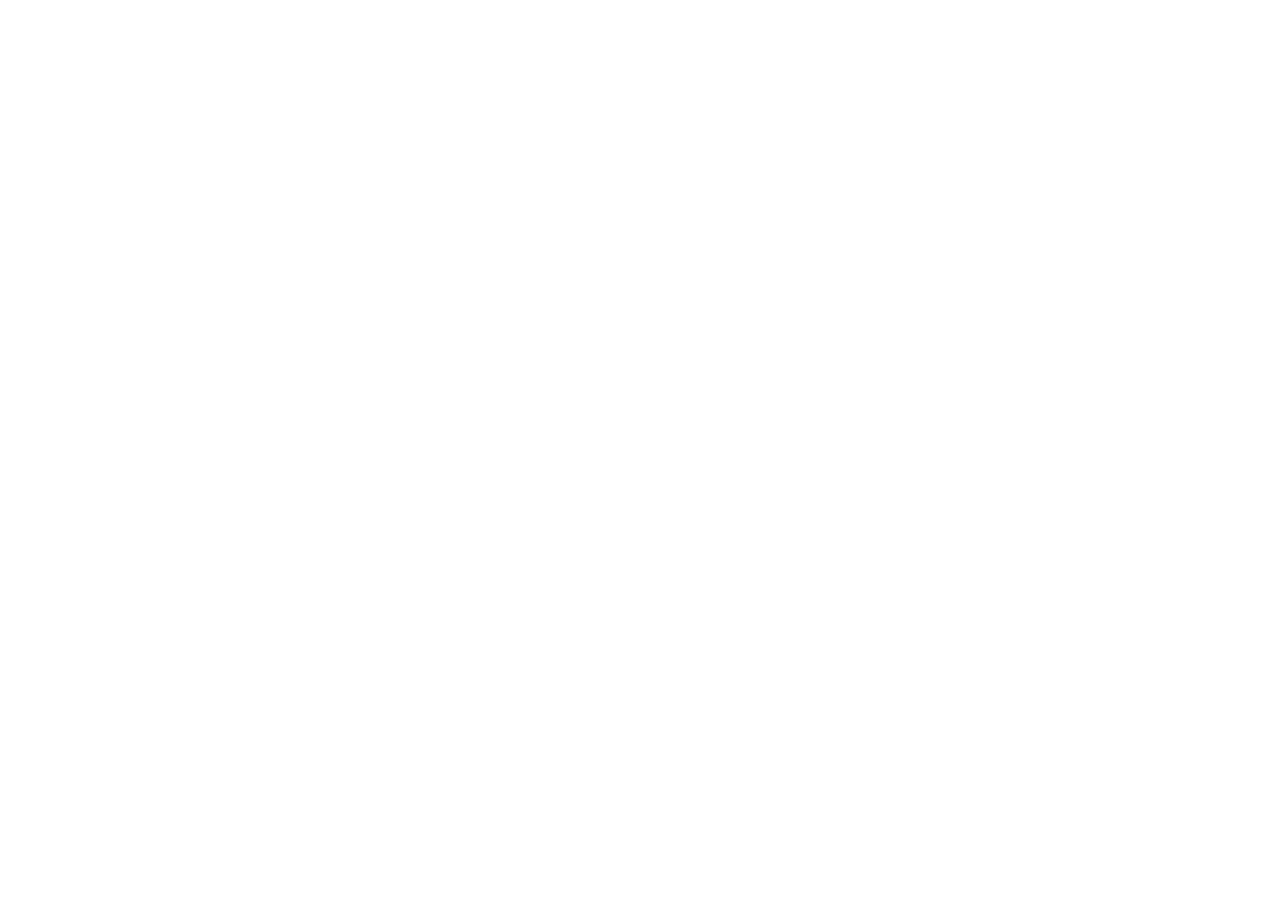
==== card-component/index.html @ 6b777ed1 "basic card component setup" ====
<!DOCTYPE html>
<html lang="en">
  <head>
    <meta charset="UTF-8" />
    <meta http-equiv="X-UA-Compatible" content="IE=edge" />
    <meta name="viewport" content="width=device-width, initial-scale=1.0" />
    <!-- stylesheet -->
    <link rel="stylesheet" href="./index.css" />
    <title>Basic Card Component</title>
  </head>
  <body></body>
</html>
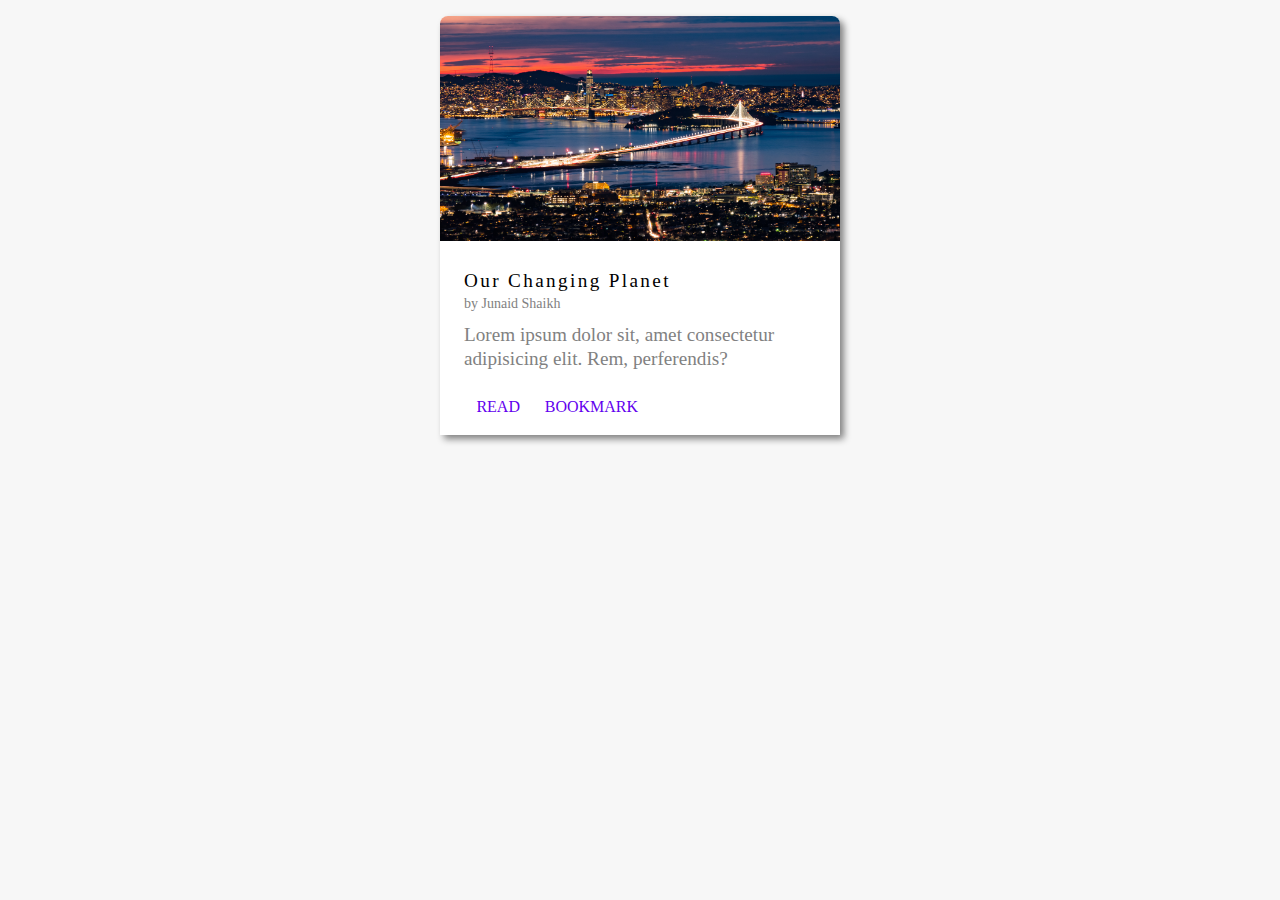
==== commit 17b7463e: "finished basic card-component" ====
--- a/card-component/index.html
+++ b/card-component/index.html
@@ -4,9 +4,59 @@
     <meta charset="UTF-8" />
     <meta http-equiv="X-UA-Compatible" content="IE=edge" />
     <meta name="viewport" content="width=device-width, initial-scale=1.0" />
+    <!-- fontawesome -->
+    <link
+      rel="stylesheet"
+      href="https://use.fontawesome.com/releases/v5.15.4/css/all.css"
+      integrity="sha384-DyZ88mC6Up2uqS4h/KRgHuoeGwBcD4Ng9SiP4dIRy0EXTlnuz47vAwmeGwVChigm"
+      crossorigin="anonymous"
+    />
+
     <!-- stylesheet -->
     <link rel="stylesheet" href="./index.css" />
-    <title>Basic Card Component</title>
+    <title>Card Component</title>
   </head>
-  <body></body>
+  <body>
+    <div class="main-wrapper">
+      <main>
+        <!-- BASIC CARD -->
+        <div class="card">
+          <div class="card--header">
+            <img src="../assets/cityscape.jpg" alt="cityscape image" />
+          </div>
+
+          <div class="card--content">
+            <div class="card--body">
+              <h2 class="title">Our Changing Planet</h2>
+              <p class="author">by Junaid Shaikh</p>
+              <p class="card-info">
+                Lorem ipsum dolor sit, amet consectetur adipisicing elit. Rem,
+                perferendis?
+              </p>
+            </div>
+
+            <div class="card--actions">
+              <a href="#" class="action-link">READ</a>
+              <a href="#" class="action-link">BOOKMARK</a>
+
+              <button type="button" class="action-icon" title="Add to Favorite">
+                <i class="far fa-heart" aria-hidden="true"></i>
+                <span class="visually-hidden">Add to Favorite</span>
+              </button>
+
+              <button type="button" class="action-icon" title="Share">
+                <i class="fas fa-share-alt" aria-hidden="true"></i>
+                <span class="visually-hidden">Share</span>
+              </button>
+
+              <button type="button" class="action-icon" title="More Options">
+                <i class="fas fa-ellipsis-v" aria-hidden="true"></i>
+                <span class="visually-hidden">More Options</span>
+              </button>
+            </div>
+          </div>
+        </div>
+      </main>
+    </div>
+  </body>
 </html>
--- a/card-component/index.css
+++ b/card-component/index.css
@@ -0,0 +1,132 @@
+/* CSS RESET */
+
+html {
+  box-sizing: border-box;
+}
+
+* {
+  box-sizing: inherit;
+  margin: 0;
+  padding: 0;
+}
+
+/* VARIABLES */
+:root {
+  --gray: #818181;
+  --light-gray-background: #adacac31;
+  --blue: #6200ee;
+  --ligh-blue-background: #81d6eb36;
+}
+
+/* GENERAL STYLES */
+
+body {
+  background-color: #f7f7f7;
+}
+
+img {
+  max-width: 100%;
+  height: auto;
+}
+
+a {
+  text-decoration: none;
+}
+
+button {
+  background-color: transparent;
+  border: none;
+  cursor: pointer;
+  outline: none;
+}
+
+/* UTILITY */
+.visually-hidden {
+  position: absolute;
+  left: 0;
+  top: -500px;
+  width: 1px;
+  height: 1px;
+  overflow: hidden;
+}
+
+/* CARD */
+.card {
+  background-color: white;
+  box-shadow: 4px 4px 7px gray;
+  margin: 1rem auto;
+  max-width: 400px;
+}
+
+.card,
+.card--header img {
+  border-top-left-radius: 8px;
+  border-top-right-radius: 8px;
+}
+
+.card--content {
+  margin: 1rem;
+  padding: 0.5rem;
+  line-height: 1.5rem;
+}
+
+.card--body {
+  margin-bottom: 1rem;
+}
+
+.title {
+  font-size: 1.2rem;
+  font-weight: 500;
+  letter-spacing: 0.123em;
+}
+
+.author {
+  color: var(--gray);
+  font-size: 0.875rem;
+  line-height: 1.375rem;
+}
+
+.card-info {
+  color: var(--gray);
+  font-size: 1.2rem;
+  margin: 0.5rem 0;
+}
+
+.card--actions {
+  display: flex;
+  justify-content: space-around;
+  align-items: center;
+  margin-top: 1rem;
+}
+
+.action-link {
+  color: var(--blue);
+  padding: 0.3rem;
+}
+
+.action-link:hover {
+  background-color: var(--ligh-blue-background);
+  border-radius: 6px;
+}
+
+.action-icon {
+  display: flex;
+  justify-content: center;
+  align-items: center;
+  padding: 0.5rem;
+  width: 40px;
+  height: 40px;
+  border-radius: 50%;
+  color: var(--gray);
+  text-align: center;
+}
+
+.action-icon i {
+  font-size: 20px;
+  color: inherit;
+}
+
+.action-icon:hover {
+  background-color: var(--light-gray-background);
+  color: black;
+}
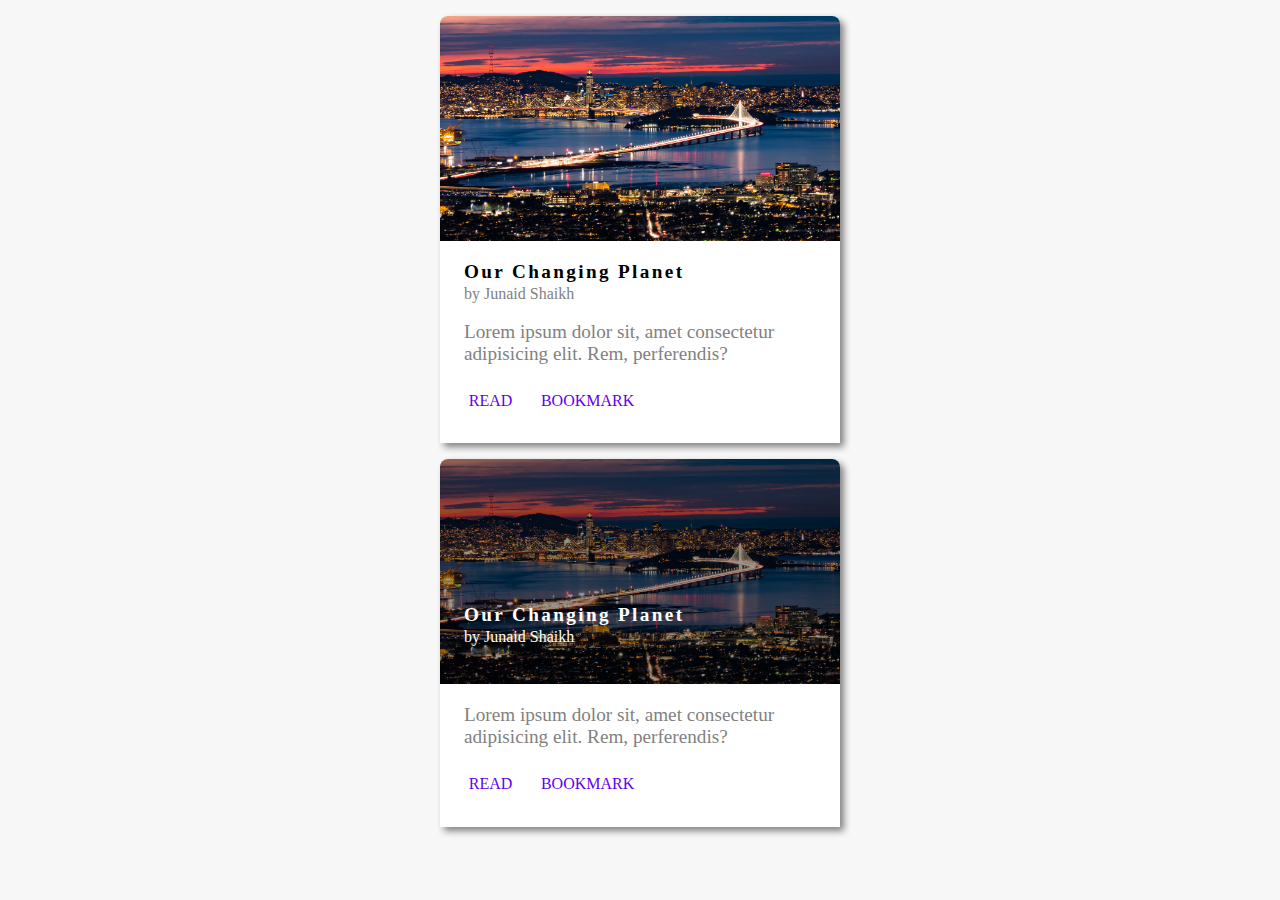
==== commit 5035d52a: "updat html to fit all the cards patterns" ====
--- a/card-component/index.html
+++ b/card-component/index.html
@@ -21,39 +21,83 @@
       <main>
         <!-- BASIC CARD -->
         <div class="card">
-          <div class="card--header">
+          <div class="card--info">
             <img src="../assets/cityscape.jpg" alt="cityscape image" />
-          </div>
 
-          <div class="card--content">
-            <div class="card--body">
+            <div class="card--header">
               <h2 class="title">Our Changing Planet</h2>
               <p class="author">by Junaid Shaikh</p>
-              <p class="card-info">
+            </div>
+
+            <div class="card--about">
+              <p>
                 Lorem ipsum dolor sit, amet consectetur adipisicing elit. Rem,
                 perferendis?
               </p>
             </div>
+          </div>
 
-            <div class="card--actions">
-              <a href="#" class="action-link">READ</a>
-              <a href="#" class="action-link">BOOKMARK</a>
+          <div class="card--actions">
+            <a href="#" class="action-link">READ</a>
+            <a href="#" class="action-link">BOOKMARK</a>
 
-              <button type="button" class="action-icon" title="Add to Favorite">
-                <i class="far fa-heart" aria-hidden="true"></i>
-                <span class="visually-hidden">Add to Favorite</span>
-              </button>
+            <button type="button" class="action-icon" title="Add to Favorite">
+              <i class="far fa-heart" aria-hidden="true"></i>
+              <span class="visually-hidden">Add to Favorite</span>
+            </button>
 
-              <button type="button" class="action-icon" title="Share">
-                <i class="fas fa-share-alt" aria-hidden="true"></i>
-                <span class="visually-hidden">Share</span>
-              </button>
+            <button type="button" class="action-icon" title="Share">
+              <i class="fas fa-share-alt" aria-hidden="true"></i>
+              <span class="visually-hidden">Share</span>
+            </button>
 
-              <button type="button" class="action-icon" title="More Options">
-                <i class="fas fa-ellipsis-v" aria-hidden="true"></i>
-                <span class="visually-hidden">More Options</span>
-              </button>
+            <button type="button" class="action-icon" title="More Options">
+              <i class="fas fa-ellipsis-v" aria-hidden="true"></i>
+              <span class="visually-hidden">More Options</span>
+            </button>
+          </div>
+        </div>
+
+        <!-- CARD W/TEXT OVER MEDIA -->
+        <div class="card pos-rel">
+          <div class="card--info">
+            <img
+              src="../assets/cityscape.jpg"
+              alt="cityscape image"
+              class="medium-brightness"
+            />
+
+            <div class="card--header over-media">
+              <h2 class="title">Our Changing Planet</h2>
+              <p class="author">by Junaid Shaikh</p>
             </div>
+
+            <div class="card--about">
+              <p>
+                Lorem ipsum dolor sit, amet consectetur adipisicing elit. Rem,
+                perferendis?
+              </p>
+            </div>
+          </div>
+
+          <div class="card--actions">
+            <a href="#" class="action-link">READ</a>
+            <a href="#" class="action-link">BOOKMARK</a>
+
+            <button type="button" class="action-icon" title="Add to Favorite">
+              <i class="far fa-heart" aria-hidden="true"></i>
+              <span class="visually-hidden">Add to Favorite</span>
+            </button>
+
+            <button type="button" class="action-icon" title="Share">
+              <i class="fas fa-share-alt" aria-hidden="true"></i>
+              <span class="visually-hidden">Share</span>
+            </button>
+
+            <button type="button" class="action-icon" title="More Options">
+              <i class="fas fa-ellipsis-v" aria-hidden="true"></i>
+              <span class="visually-hidden">More Options</span>
+            </button>
           </div>
         </div>
       </main>
--- a/card-component/index.css
+++ b/card-component/index.css
@@ -4,7 +4,9 @@
   box-sizing: border-box;
 }
 
-* {
+*,
+*::before,
+*::after {
   box-sizing: inherit;
   margin: 0;
   padding: 0;
@@ -16,6 +18,7 @@
   --light-gray-background: #adacac31;
   --blue: #6200ee;
   --ligh-blue-background: #81d6eb36;
+  --white: #fff;
 }
 
 /* GENERAL STYLES */
@@ -50,53 +53,65 @@
   overflow: hidden;
 }
 
+.pos-rel {
+  position: relative;
+}
+
+.medium-brightness {
+  filter: brightness(60%);
+}
+
 /* CARD */
 .card {
   background-color: white;
   box-shadow: 4px 4px 7px gray;
   margin: 1rem auto;
+  padding-bottom: 0.4rem;
   max-width: 400px;
 }
 
 .card,
-.card--header img {
+.card--info img {
   border-top-left-radius: 8px;
   border-top-right-radius: 8px;
 }
 
-.card--content {
+.card--info div,
+.card--actions {
   margin: 1rem;
-  padding: 0.5rem;
-  line-height: 1.5rem;
-}
-
-.card--body {
-  margin-bottom: 1rem;
+  padding: 0 0.5rem;
 }
 
 .title {
   font-size: 1.2rem;
   font-weight: 500;
   letter-spacing: 0.123em;
+  font-weight: bold;
 }
 
 .author {
   color: var(--gray);
-  font-size: 0.875rem;
   line-height: 1.375rem;
 }
 
-.card-info {
+.card--about {
   color: var(--gray);
   font-size: 1.2rem;
-  margin: 0.5rem 0;
+}
+
+.over-media {
+  position: absolute;
+  top: 35%;
+}
+
+.over-media :is(.author, .title) {
+  color: var(--white);
 }
 
 .card--actions {
   display: flex;
-  justify-content: space-around;
+  justify-content: space-between;
   align-items: center;
-  margin-top: 1rem;
 }
 
 .action-link {
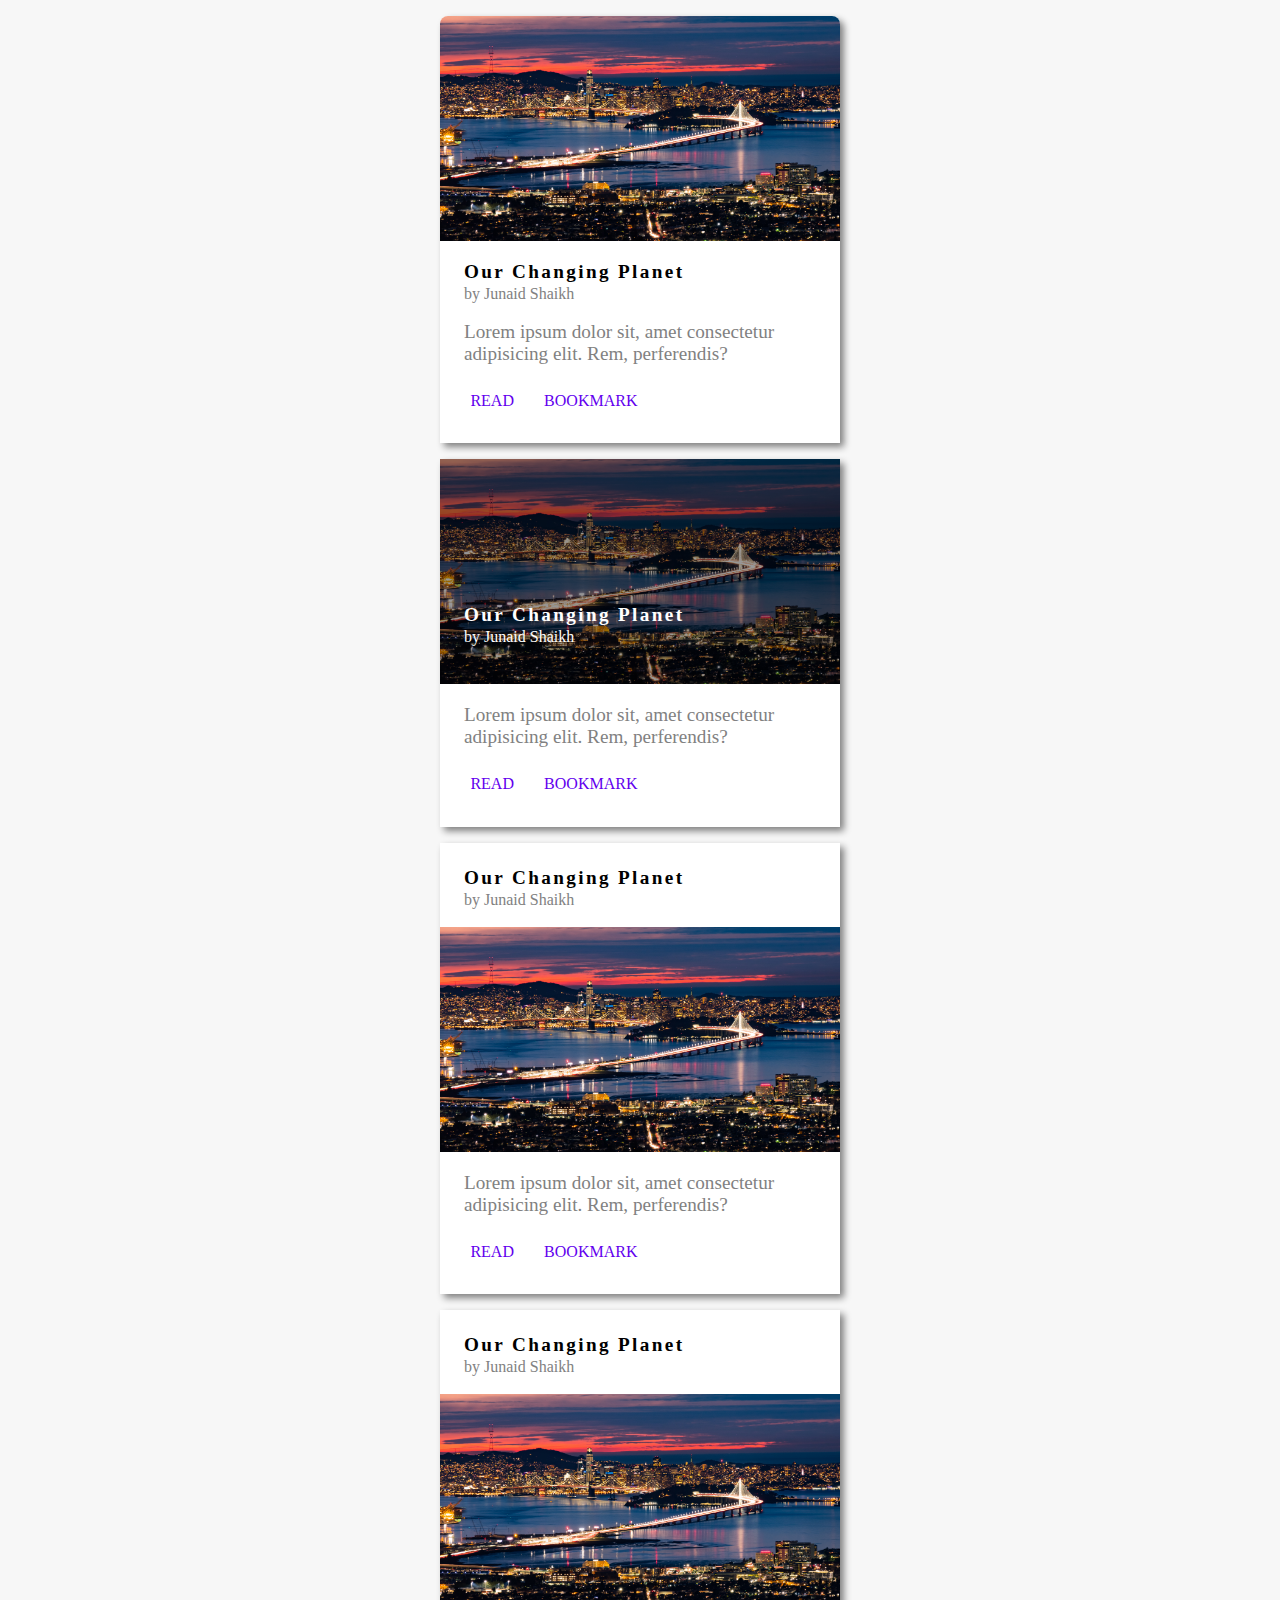
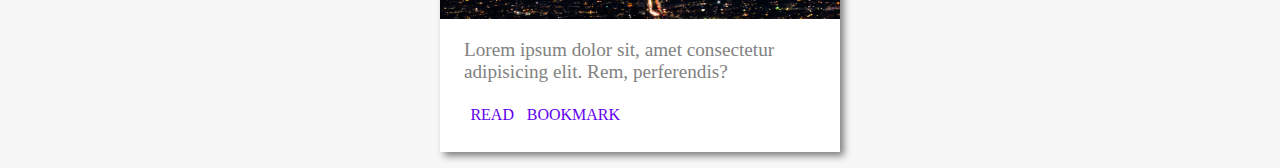
==== commit a6d90dec: "add more cards" ====
--- a/card-component/index.html
+++ b/card-component/index.html
@@ -20,9 +20,13 @@
     <div class="main-wrapper">
       <main>
         <!-- BASIC CARD -->
-        <div class="card">
+        <div class="card top-lr-border">
           <div class="card--info">
-            <img src="../assets/cityscape.jpg" alt="cityscape image" />
+            <img
+              src="../assets/cityscape.jpg"
+              alt="cityscape image"
+              class="top-lr-border"
+            />
 
             <div class="card--header">
               <h2 class="title">Our Changing Planet</h2>
@@ -100,6 +104,69 @@
             </button>
           </div>
         </div>
+
+        <!-- BASIC W/HEADER -->
+        <div class="card p-5x">
+          <div class="card--info">
+            <div class="card--header">
+              <h2 class="title">Our Changing Planet</h2>
+              <p class="author">by Junaid Shaikh</p>
+            </div>
+
+            <img src="../assets/cityscape.jpg" alt="cityscape image" />
+
+            <div class="card--about">
+              <p>
+                Lorem ipsum dolor sit, amet consectetur adipisicing elit. Rem,
+                perferendis?
+              </p>
+            </div>
+          </div>
+
+          <div class="card--actions">
+            <a href="#" class="action-link">READ</a>
+            <a href="#" class="action-link">BOOKMARK</a>
+
+            <button type="button" class="action-icon" title="Add to Favorite">
+              <i class="far fa-heart" aria-hidden="true"></i>
+              <span class="visually-hidden">Add to Favorite</span>
+            </button>
+
+            <button type="button" class="action-icon" title="Share">
+              <i class="fas fa-share-alt" aria-hidden="true"></i>
+              <span class="visually-hidden">Share</span>
+            </button>
+
+            <button type="button" class="action-icon" title="More Options">
+              <i class="fas fa-ellipsis-v" aria-hidden="true"></i>
+              <span class="visually-hidden">More Options</span>
+            </button>
+          </div>
+        </div>
+
+        <!-- BASIC W/ONLY BUTTONS -->
+        <div class="card p-5x">
+          <div class="card--info">
+            <div class="card--header">
+              <h2 class="title">Our Changing Planet</h2>
+              <p class="author">by Junaid Shaikh</p>
+            </div>
+
+            <img src="../assets/cityscape.jpg" alt="cityscape image" />
+
+            <div class="card--about">
+              <p>
+                Lorem ipsum dolor sit, amet consectetur adipisicing elit. Rem,
+                perferendis?
+              </p>
+            </div>
+          </div>
+
+          <div class="card--actions flex-start">
+            <a href="#" class="action-link">READ</a>
+            <a href="#" class="action-link">BOOKMARK</a>
+          </div>
+        </div>
       </main>
     </div>
   </body>
--- a/card-component/index.css
+++ b/card-component/index.css
@@ -61,6 +61,15 @@
   filter: brightness(60%);
 }
 
+.top-lr-border {
+  border-top-left-radius: 8px;
+  border-top-right-radius: 8px;
+}
+
+.p-5x {
+  padding-top: 0.5rem;
+}
+
 /* CARD */
 .card {
   background-color: white;
@@ -68,12 +77,6 @@
   margin: 1rem auto;
   padding-bottom: 0.4rem;
   max-width: 400px;
-}
-
-.card,
-.card--info img {
-  border-top-left-radius: 8px;
-  border-top-right-radius: 8px;
 }
 
 .card--info div,
@@ -114,9 +117,13 @@
   align-items: center;
 }
 
+.flex-start {
+  justify-content: flex-start;
+}
+
 .action-link {
   color: var(--blue);
-  padding: 0.3rem;
+  padding: 0.4rem;
 }
 
 .action-link:hover {
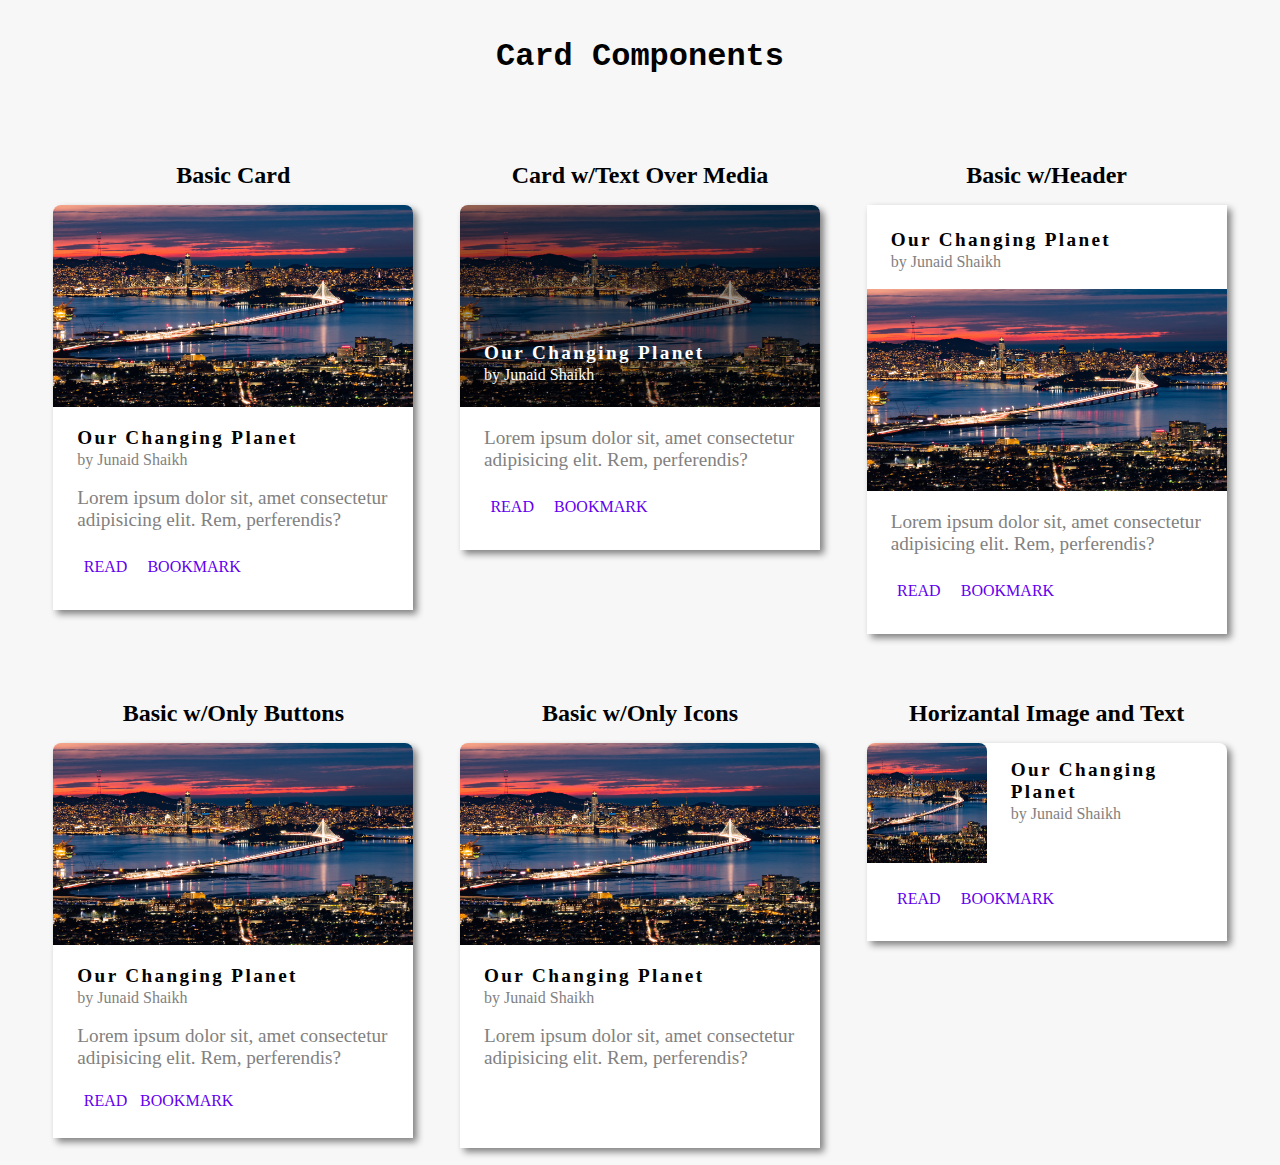
==== commit b29348d7: "finish card component" ====
--- a/card-component/index.html
+++ b/card-component/index.html
@@ -18,153 +18,252 @@
   </head>
   <body>
     <div class="main-wrapper">
+      <h1>Card Components</h1>
       <main>
         <!-- BASIC CARD -->
-        <div class="card top-lr-border">
-          <div class="card--info">
-            <img
-              src="../assets/cityscape.jpg"
-              alt="cityscape image"
-              class="top-lr-border"
-            />
-
-            <div class="card--header">
-              <h2 class="title">Our Changing Planet</h2>
-              <p class="author">by Junaid Shaikh</p>
-            </div>
-
-            <div class="card--about">
-              <p>
-                Lorem ipsum dolor sit, amet consectetur adipisicing elit. Rem,
-                perferendis?
-              </p>
-            </div>
-          </div>
-
-          <div class="card--actions">
-            <a href="#" class="action-link">READ</a>
-            <a href="#" class="action-link">BOOKMARK</a>
-
-            <button type="button" class="action-icon" title="Add to Favorite">
-              <i class="far fa-heart" aria-hidden="true"></i>
-              <span class="visually-hidden">Add to Favorite</span>
-            </button>
-
-            <button type="button" class="action-icon" title="Share">
-              <i class="fas fa-share-alt" aria-hidden="true"></i>
-              <span class="visually-hidden">Share</span>
-            </button>
-
-            <button type="button" class="action-icon" title="More Options">
-              <i class="fas fa-ellipsis-v" aria-hidden="true"></i>
-              <span class="visually-hidden">More Options</span>
-            </button>
+        <div class="card-wrppper">
+          <h2 class="card-title">Basic Card</h2>
+          <div class="card top-lr-border">
+            <div class="card--info">
+              <img
+                src="../assets/cityscape.jpg"
+                alt="cityscape image"
+                class="top-lr-border"
+              />
+
+              <div class="card--header">
+                <h2 class="title">Our Changing Planet</h2>
+                <p class="author">by Junaid Shaikh</p>
+              </div>
+
+              <div class="card--about">
+                <p>
+                  Lorem ipsum dolor sit, amet consectetur adipisicing elit. Rem,
+                  perferendis?
+                </p>
+              </div>
+            </div>
+
+            <div class="card--actions">
+              <a href="#" class="action-link">READ</a>
+              <a href="#" class="action-link">BOOKMARK</a>
+
+              <button type="button" class="action-icon" title="Add to Favorite">
+                <i class="far fa-heart" aria-hidden="true"></i>
+                <span class="visually-hidden">Add to Favorite</span>
+              </button>
+
+              <button type="button" class="action-icon" title="Share">
+                <i class="fas fa-share-alt" aria-hidden="true"></i>
+                <span class="visually-hidden">Share</span>
+              </button>
+
+              <button type="button" class="action-icon" title="More Options">
+                <i class="fas fa-ellipsis-v" aria-hidden="true"></i>
+                <span class="visually-hidden">More Options</span>
+              </button>
+            </div>
           </div>
         </div>
 
         <!-- CARD W/TEXT OVER MEDIA -->
-        <div class="card pos-rel">
-          <div class="card--info">
-            <img
-              src="../assets/cityscape.jpg"
-              alt="cityscape image"
-              class="medium-brightness"
-            />
-
-            <div class="card--header over-media">
-              <h2 class="title">Our Changing Planet</h2>
-              <p class="author">by Junaid Shaikh</p>
-            </div>
-
-            <div class="card--about">
-              <p>
-                Lorem ipsum dolor sit, amet consectetur adipisicing elit. Rem,
-                perferendis?
-              </p>
-            </div>
-          </div>
-
-          <div class="card--actions">
-            <a href="#" class="action-link">READ</a>
-            <a href="#" class="action-link">BOOKMARK</a>
-
-            <button type="button" class="action-icon" title="Add to Favorite">
-              <i class="far fa-heart" aria-hidden="true"></i>
-              <span class="visually-hidden">Add to Favorite</span>
-            </button>
-
-            <button type="button" class="action-icon" title="Share">
-              <i class="fas fa-share-alt" aria-hidden="true"></i>
-              <span class="visually-hidden">Share</span>
-            </button>
-
-            <button type="button" class="action-icon" title="More Options">
-              <i class="fas fa-ellipsis-v" aria-hidden="true"></i>
-              <span class="visually-hidden">More Options</span>
-            </button>
+        <div class="card-wrapper">
+          <h2 class="card-title">Card w/Text Over Media</h2>
+          <div class="card pos-rel top-lr-border">
+            <div class="card--info">
+              <img
+                src="../assets/cityscape.jpg"
+                alt="cityscape image"
+                class="medium-brightness top-lr-border"
+              />
+
+              <div class="card--header over-media">
+                <h2 class="title">Our Changing Planet</h2>
+                <p class="author">by Junaid Shaikh</p>
+              </div>
+
+              <div class="card--about">
+                <p>
+                  Lorem ipsum dolor sit, amet consectetur adipisicing elit. Rem,
+                  perferendis?
+                </p>
+              </div>
+            </div>
+
+            <div class="card--actions">
+              <a href="#" class="action-link">READ</a>
+              <a href="#" class="action-link">BOOKMARK</a>
+
+              <button type="button" class="action-icon" title="Add to Favorite">
+                <i class="far fa-heart" aria-hidden="true"></i>
+                <span class="visually-hidden">Add to Favorite</span>
+              </button>
+
+              <button type="button" class="action-icon" title="Share">
+                <i class="fas fa-share-alt" aria-hidden="true"></i>
+                <span class="visually-hidden">Share</span>
+              </button>
+
+              <button type="button" class="action-icon" title="More Options">
+                <i class="fas fa-ellipsis-v" aria-hidden="true"></i>
+                <span class="visually-hidden">More Options</span>
+              </button>
+            </div>
           </div>
         </div>
 
         <!-- BASIC W/HEADER -->
-        <div class="card p-5x">
-          <div class="card--info">
-            <div class="card--header">
-              <h2 class="title">Our Changing Planet</h2>
-              <p class="author">by Junaid Shaikh</p>
-            </div>
-
-            <img src="../assets/cityscape.jpg" alt="cityscape image" />
-
-            <div class="card--about">
-              <p>
-                Lorem ipsum dolor sit, amet consectetur adipisicing elit. Rem,
-                perferendis?
-              </p>
-            </div>
-          </div>
-
-          <div class="card--actions">
-            <a href="#" class="action-link">READ</a>
-            <a href="#" class="action-link">BOOKMARK</a>
-
-            <button type="button" class="action-icon" title="Add to Favorite">
-              <i class="far fa-heart" aria-hidden="true"></i>
-              <span class="visually-hidden">Add to Favorite</span>
-            </button>
-
-            <button type="button" class="action-icon" title="Share">
-              <i class="fas fa-share-alt" aria-hidden="true"></i>
-              <span class="visually-hidden">Share</span>
-            </button>
-
-            <button type="button" class="action-icon" title="More Options">
-              <i class="fas fa-ellipsis-v" aria-hidden="true"></i>
-              <span class="visually-hidden">More Options</span>
-            </button>
+        <div class="card-wrapper">
+          <h2 class="card-title">Basic w/Header</h2>
+          <div class="card p-5x">
+            <div class="card--info">
+              <div class="card--header">
+                <h2 class="title">Our Changing Planet</h2>
+                <p class="author">by Junaid Shaikh</p>
+              </div>
+
+              <img src="../assets/cityscape.jpg" alt="cityscape image" />
+
+              <div class="card--about">
+                <p>
+                  Lorem ipsum dolor sit, amet consectetur adipisicing elit. Rem,
+                  perferendis?
+                </p>
+              </div>
+            </div>
+
+            <div class="card--actions">
+              <a href="#" class="action-link">READ</a>
+              <a href="#" class="action-link">BOOKMARK</a>
+
+              <button type="button" class="action-icon" title="Add to Favorite">
+                <i class="far fa-heart" aria-hidden="true"></i>
+                <span class="visually-hidden">Add to Favorite</span>
+              </button>
+
+              <button type="button" class="action-icon" title="Share">
+                <i class="fas fa-share-alt" aria-hidden="true"></i>
+                <span class="visually-hidden">Share</span>
+              </button>
+
+              <button type="button" class="action-icon" title="More Options">
+                <i class="fas fa-ellipsis-v" aria-hidden="true"></i>
+                <span class="visually-hidden">More Options</span>
+              </button>
+            </div>
           </div>
         </div>
 
         <!-- BASIC W/ONLY BUTTONS -->
-        <div class="card p-5x">
-          <div class="card--info">
-            <div class="card--header">
-              <h2 class="title">Our Changing Planet</h2>
-              <p class="author">by Junaid Shaikh</p>
-            </div>
-
-            <img src="../assets/cityscape.jpg" alt="cityscape image" />
-
-            <div class="card--about">
-              <p>
-                Lorem ipsum dolor sit, amet consectetur adipisicing elit. Rem,
-                perferendis?
-              </p>
-            </div>
-          </div>
-
-          <div class="card--actions flex-start">
-            <a href="#" class="action-link">READ</a>
-            <a href="#" class="action-link">BOOKMARK</a>
+        <div class="card-wrapper">
+          <h2 class="card-title">Basic w/Only Buttons</h2>
+          <div class="card top-lr-border">
+            <div class="card--info">
+              <img
+                src="../assets/cityscape.jpg"
+                alt="cityscape image"
+                class="top-lr-border"
+              />
+
+              <div class="card--header">
+                <h2 class="title">Our Changing Planet</h2>
+                <p class="author">by Junaid Shaikh</p>
+              </div>
+
+              <div class="card--about">
+                <p>
+                  Lorem ipsum dolor sit, amet consectetur adipisicing elit. Rem,
+                  perferendis?
+                </p>
+              </div>
+            </div>
+
+            <div class="card--actions flex-start">
+              <a href="#" class="action-link">READ</a>
+              <a href="#" class="action-link">BOOKMARK</a>
+            </div>
+          </div>
+        </div>
+
+        <!-- BASIC W/ONLY ICONS -->
+        <div class="card-wrapper">
+          <h2 class="card-title">Basic w/Only Icons</h2>
+          <div class="card top-lr-border">
+            <div class="card--info">
+              <img
+                src="../assets/cityscape.jpg"
+                alt="cityscape image"
+                class="top-lr-border"
+              />
+
+              <div class="card--header">
+                <h2 class="title">Our Changing Planet</h2>
+                <p class="author">by Junaid Shaikh</p>
+              </div>
+
+              <div class="card--about">
+                <p>
+                  Lorem ipsum dolor sit, amet consectetur adipisicing elit. Rem,
+                  perferendis?
+                </p>
+              </div>
+            </div>
+
+            <div class="card--actions flex-end">
+              <button type="button" class="action-icon" title="Add to Favorite">
+                <i class="far fa-heart" aria-hidden="true"></i>
+                <span class="visually-hidden">Add to Favorite</span>
+              </button>
+
+              <button type="button" class="action-icon" title="Share">
+                <i class="fas fa-share-alt" aria-hidden="true"></i>
+                <span class="visually-hidden">Share</span>
+              </button>
+
+              <button type="button" class="action-icon" title="More Options">
+                <i class="fas fa-ellipsis-v" aria-hidden="true"></i>
+                <span class="visually-hidden">More Options</span>
+              </button>
+            </div>
+          </div>
+        </div>
+
+        <!-- HORIZANTAL IMAGE AND TEXT -->
+        <div class="card-wrapper">
+          <h2 class="card-title">Horizantal Image and Text</h2>
+          <div class="card top-lr-border">
+            <div class="card--info flex">
+              <img
+                src="../assets/cityscape.jpg"
+                alt="cityscape image"
+                class="s-img top-lr-border"
+              />
+
+              <div class="card--header">
+                <h2 class="title">Our Changing Planet</h2>
+                <p class="author">by Junaid Shaikh</p>
+              </div>
+            </div>
+
+            <div class="card--actions">
+              <a href="#" class="action-link">READ</a>
+              <a href="#" class="action-link">BOOKMARK</a>
+
+              <button type="button" class="action-icon" title="Add to Favorite">
+                <i class="far fa-heart" aria-hidden="true"></i>
+                <span class="visually-hidden">Add to Favorite</span>
+              </button>
+
+              <button type="button" class="action-icon" title="Share">
+                <i class="fas fa-share-alt" aria-hidden="true"></i>
+                <span class="visually-hidden">Share</span>
+              </button>
+
+              <button type="button" class="action-icon" title="More Options">
+                <i class="fas fa-ellipsis-v" aria-hidden="true"></i>
+                <span class="visually-hidden">More Options</span>
+              </button>
+            </div>
           </div>
         </div>
       </main>
--- a/card-component/index.css
+++ b/card-component/index.css
@@ -25,6 +25,7 @@
 
 body {
   background-color: #f7f7f7;
+  font-family: Cambria, Cochin, Georgia, Times, "Times New Roman", serif;
 }
 
 img {
@@ -41,6 +42,14 @@
   border: none;
   cursor: pointer;
   outline: none;
+}
+
+h1 {
+  text-align: center;
+  padding: 0.4rem;
+  font-family: monospace;
+  font-size: 2rem;
+  margin: 2rem 0 5rem 0;
 }
 
 /* UTILITY */
@@ -70,13 +79,39 @@
   padding-top: 0.5rem;
 }
 
+.s-img {
+  width: 120px;
+  height: 120px;
+}
+
+.flex {
+  display: flex;
+}
+
+.card-title {
+  text-align: center;
+}
+
+/* LAYOUT */
+.main-wrapper {
+  max-width: 1200px;
+  margin: 0 auto;
+}
+
+main {
+  display: grid;
+  grid-template-columns: repeat(auto-fit, minmax(360px, 1fr));
+  align-items: flex-start;
+  gap: 50px 20px;
+}
+
 /* CARD */
 .card {
   background-color: white;
   box-shadow: 4px 4px 7px gray;
   margin: 1rem auto;
   padding-bottom: 0.4rem;
-  max-width: 400px;
+  max-width: 360px;
 }
 
 .card--info div,
@@ -121,6 +156,10 @@
   justify-content: flex-start;
 }
 
+.flex-end {
+  justify-content: flex-end;
+}
+
 .action-link {
   color: var(--blue);
   padding: 0.4rem;
